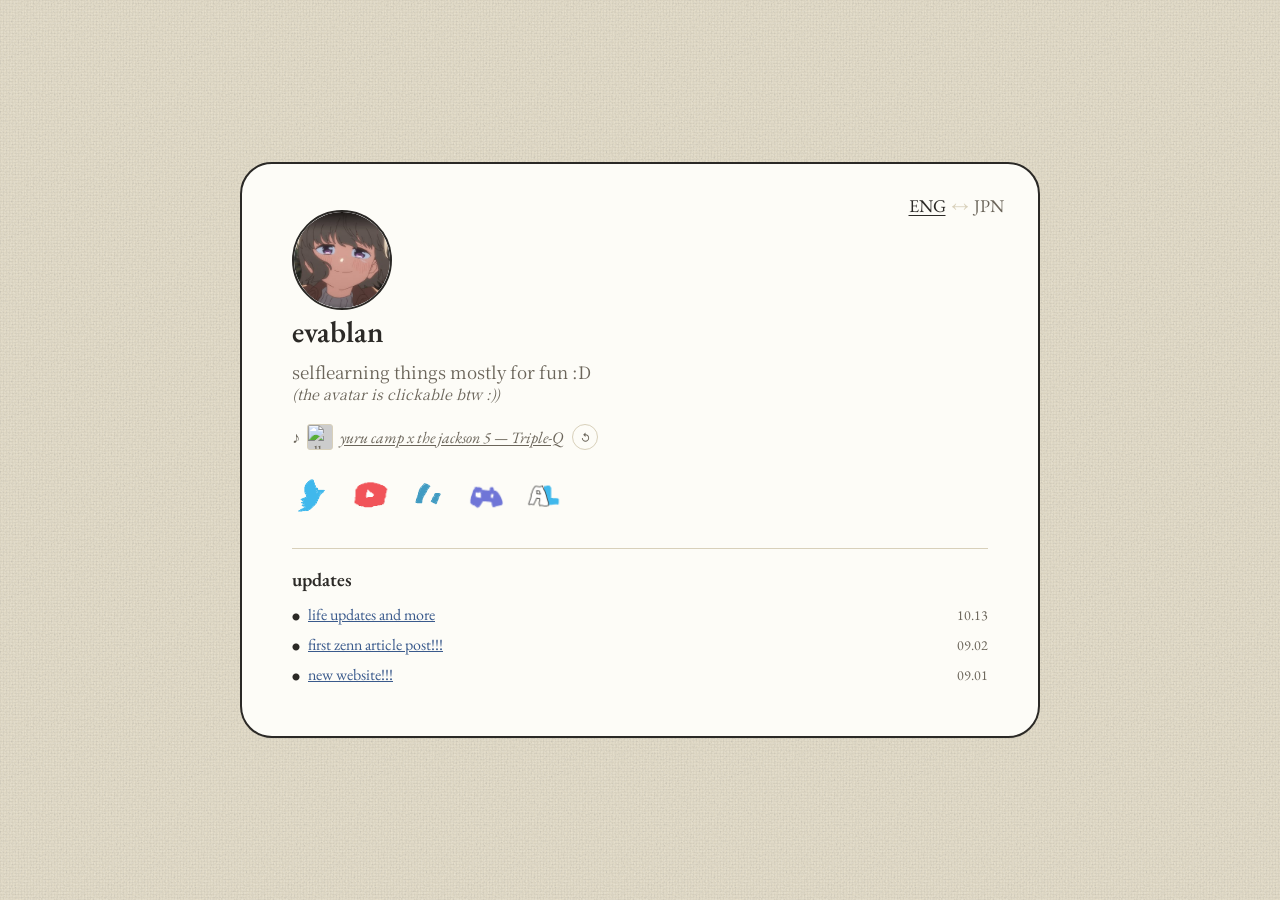
==== index.html @ 4df39677 "Update index.html" ====
<!DOCTYPE html>
<html lang="en" id="html-root">
<script video.js>
let isVideoLoading = false;

  function playAvatarVideo() {
    const video = document.getElementById('avatar-video');
    const spinner = document.getElementById('avatar-spinner');
    if (!video) return;

    // Prevent multiple clicks while video is playing or actively downloading
    if (!video.paused || isVideoLoading) return;

    // If video hasn't been loaded yet, download it on demand
    if (!video.src || video.src === window.location.href) {
      isVideoLoading = true;
      if (spinner) spinner.classList.add('loading');

      // Set src and initiate download
      video.src = video.getAttribute('data-src');
      video.load();

      // Play once enough data has downloaded
      const onReadyToPlay = () => {
        isVideoLoading = false;
        if (spinner) spinner.classList.remove('loading');
        startPlayback(video);
        video.removeEventListener('canplay', onReadyToPlay);
      };

      video.addEventListener('canplay', onReadyToPlay);
      return;
    }

    // If already loaded from a previous click, play immediately
    startPlayback(video);
  }

  function startPlayback(video) {
    video.muted = false;
    video.currentTime = 0;
    video.classList.add('playing');

    const playPromise = video.play();
    if (playPromise !== undefined) {
      playPromise.catch(err => {
        console.log('Playback error:', err);
        video.muted = true;
        video.play();
      });
    }

    video.onended = () => {
      video.classList.remove('playing');
    };
  }
</script>
<head>
  <link rel="icon" type="image/x-icon" href="./favicon.ico">
<meta charset="UTF-8">
<meta name="viewport" content="width=device-width, initial-scale=1.0">
<title>evablan</title>
<link rel="preconnect" href="https://fonts.googleapis.com">
<link href="https://fonts.googleapis.com/css2?family=EB+Garamond:ital,wght@0,400;0,600;1,400&family=Noto+Serif+JP:wght@400;600&display=swap" rel="stylesheet">
<link rel="stylesheet" href="style.css">
<style>
  :root{
    --bg: #e7dfc9;
    --card: #fdfcf7;
    --ink: #2b2926;
    --ink-soft: #6b655a;
    --line: #d8d0ba;
    --link: #3a5a8c;
    --card-border: #2b2926;
  }

  * { box-sizing: border-box; }

  html, body {
    margin: 0;
    padding: 0;
    min-height: 100%;
  }

  body {
    font-family: 'EB Garamond', Georgia, serif;
    color: var(--ink);
    background-color: var(--bg);
    background-image:
      linear-gradient(90deg, rgba(0,0,0,0.025) 1px, transparent 1px),
      linear-gradient(rgba(0,0,0,0.025) 1px, transparent 1px),
      url("data:image/svg+xml;utf8,<svg xmlns='http://www.w3.org/2000/svg' width='120' height='120'><filter id='n'><feTurbulence type='fractalNoise' baseFrequency='0.9' numOctaves='2' stitchTiles='stitch'/><feColorMatrix type='saturate' values='0'/></filter><rect width='100%25' height='100%25' filter='url(%23n)' opacity='0.35'/></svg>");
    background-size: 3px 3px, 3px 3px, 180px 180px;
    min-height: 100vh;
    display: flex;
    align-items: center;
    justify-content: center;
    padding: 40px 20px;
  }

  .card {
    position: relative;
    width: 100%;
    max-width: 800px;
    background: var(--card);
    border: 2px solid var(--card-border);
    border-radius: 32px;
    padding: 46px 50px 42px;
    box-shadow: 0 1px 0 rgba(0,0,0,0.04);
    overflow: hidden; 
  }

  .lang-switch {
    position: absolute;
    top: 30px;
    right: 34px;
    font-family: 'EB Garamond', serif;
    font-size: 18px;
    color: var(--ink-soft);
    letter-spacing: 0.5px;
  }
  .lang-switch button {
    background: none;
    border: none;
    font: inherit;
    color: var(--ink-soft);
    cursor: pointer;
    padding: 0;
  }
  .lang-switch button.active {
    color: var(--ink);
    text-decoration: underline;
    text-underline-offset: 3px;
  }
  .lang-switch .sep { margin: 0 5px; color: var(--line); }

  .header-row {
    display: flex;
    gap: 22px;
    align-items: flex-start;
    margin-top: 8px;
  }

  .avatar {
    width: 100px;
    height: 100px;
    border-radius: 50%;
    border: 2px solid var(--card-border);
    object-fit: cover;
    flex-shrink: 0;
    background: #eee;
  }

  .name-block {
    padding-top: 2px;
    min-width: 0; 
    flex: 1 1 auto;
  }

  .name {
    font-size: 30px;
    font-weight: 600;
    text-underline-offset: 4px;
    text-decoration-thickness: 1px;
    margin: 0 0 8px 0;
  }

  .intro {
    font-family: 'Noto Serif JP', 'EB Garamond', serif;
    font-size: 17px;
    color: var(--ink-soft);
    margin: 0 0 12px 0;
    line-height: 1.5;
    max-width: 36ch;
  }

  .song-line {
    display: flex;
    flex-wrap: wrap; 
    align-items: center;
    row-gap: 4px;
    gap: 7px;
    font-size: 16px;
    color: var(--ink-soft);
    font-family: 'EB Garamond', serif;
  }

  .song-line .note { font-size: 16px; }

  .album-art {
    width: 26px;
    height: 26px;
    border-radius: 3px;
    object-fit: cover;
    border: 1px solid var(--line);
    flex-shrink: 0;
  }

  .song-line #song-title {
    font-style: italic;
    color: var(--ink-soft);
    text-decoration: underline;
    text-underline-offset: 2px;
    min-width: 0;
    overflow-wrap: anywhere; 
  }
  .song-line #song-title:hover {
    color: var(--link);
  }

  .reroll-btn {
    background: none;
    border: 1px solid var(--line);
    border-radius: 50px;
    width: 26px;
    height: 26px;
    font-size: 14px;
    line-height: 1;
    color: var(--ink-soft);
    cursor: pointer;
    display: inline-flex;
    align-items: center;
    justify-content: center;
    padding: 0;
    margin-left: 2px;
    flex-shrink: 0;
    transition: transform 0.25s ease, background 0.15s ease;
  }
  .reroll-btn:hover { background: var(--line); }
  .reroll-btn.spin { transform: rotate(180deg); }

  /* socials */
  .socials {
    display: flex;
    flex-wrap: wrap;
    gap: 18px;
    margin: 26px 0 32px 0;
  }
  .socials a {
    display: inline-flex;
    width: 40px;
    height: 40px;
    opacity: 0.75;
    transition: opacity 0.15s ease;
  }
  .socials a:hover { opacity: 1; }
  .socials img {
    width: 100%;
    height: 100%;
    object-fit: contain;
  }

  hr.divider {
    border: none;
    border-top: 1px solid var(--line);
    margin: 0 0 18px 0;
  }

  /* updates */
  .updates h2 {
    font-size: 19px;
    font-weight: 600;
    margin: 0 0 12px 0;
    text-underline-offset: 3px;
  }

  .updates ul {
    list-style: none;
    margin: 0;
    padding: 0;
  }

.updates li {
  font-family: 'EB Garamond', 'Noto Serif JP', serif; 
  font-size: 16px;
  display: flex;
  flex-wrap: wrap;
  align-items: baseline;
  gap: 8px;
  margin-bottom: 9px;
  color: var(--ink);
}

  .updates li .dot {
    font-size: 8px;
    color: var(--ink);
    flex-shrink: 0;
  }

  .updates li a {
    color: var(--link);
    text-decoration: underline;
  }

  .updates li .date {
    color: var(--ink-soft);
    font-size: 14px;
    margin-left: auto;
    white-space: nowrap;
    padding-left: 8px;
  }

  [data-i18n], [data-i18n-html] { }
  html[lang="ja"] [data-en-only] { display: none; }
  html[lang="en"] [data-ja-only] { display: none; }

  @media (max-width: 480px) {
    body { padding: 28px 14px; }

    .card { padding: 34px 24px 30px; }

    .lang-switch {
      position: static;
      display: flex;
      justify-content: center;
      margin-bottom: 20px;
    }

    .header-row {
      flex-direction: column;
      align-items: center;
      text-align: center;
      gap: 14px;
    }

    .name-block { width: 100%; }

    .intro { margin-left: auto; margin-right: auto; }

    .song-line { justify-content: center; }
    .socials { justify-content: center; }

    .updates li { justify-content: center; text-align: left; }
    .updates li .date { margin-left: 0; }
  }
</style>
</head>
<body>

  <main class="card">
    <div class="lang-switch">
      <button id="btn-en" class="active" onclick="setLang('en')">ENG</button><span class="sep">&#8596;</span><button id="btn-ja" onclick="setLang('ja')">JPN</button>
    </div>

    <div class="avatar-container" onclick="playAvatarVideo()">
      <img class="avatar" src="avatar.png" alt="profile photo" onerror="this.style.background='#e0dac6'">
      <img id="avatar-spinner" class="avatar-spinner" src="spinner.gif" alt="loading...">
      <video id="avatar-video" data-src="sabishikunaiyo.mp4" playsinline preload="none" muted></video>
    </div>
      <div class="name-block">
        <p class="name">evablan</p>
        <p class="intro">
          <span data-en-only>selflearning things mostly for fun :D<br><i><sup>(the avatar is clickable btw :))</sup></i></span>
          <span data-ja-only>パソコンの自己学習が好きです〜<br><sup>(あとプロフィール画像くりっくできるよっ！)</sup></span>
        </p>
        <div class="song-line">
          <span class="note custom-note">&#9834;</span>
          <img id="album-cover" class="album-art" src="" alt="album cover" onerror="this.style.background='#ccc'">
          <a id="song-title" href="#" target="_blank" rel="noopener"></a>
          <button class="reroll-btn" id="reroll" title="reroll song" onclick="rerollSong()">
  <svg viewBox="0 0 24 24">
    <path d="M12 5V1L7 6l5 5V7c3.31 0 6 2.69 6 6s-2.69 6-6 6-6-2.69-6-6H4c0 4.42 3.58 8 8 8s8-3.58 8-8-3.58-8-8-8z"/>
  </svg>
</button>
        </div>
      </div>
    </div>

    <div class="socials">
      <a href="https://twitter.com/aveblaney" title="twitter" target="_blank" rel="noopener">
        <img src="icons/twitter.png" alt="twitter">
      </a>
      <a href="https://youtube.com/@aveblaney" title="youtube" target="_blank" rel="noopener">
        <img src="icons/youtube.png" alt="youtube">
      </a>
      <a href="https://zenn.dev/evablan" title="zenn.dev" target="_blank" rel="noopener">
        <img src="icons/zenn.png" alt="zenn.dev">
      </a>
      <a href="https://discord.com/users/1032150401220354098" title="discord" target="_blank" rel="noopener">
        <img src="icons/discord.png" alt="discord">
      </a>
      <a href="https://anilist.co/user/evablan/" title="anilist" target="_blank" rel="noopener">
        <img src="icons/anilist.png" alt="anilist">
      </a>
    </div>

    <hr class="divider">

    <div class="updates">
      <h2><span data-en-only>updates</span><span data-ja-only>updates</span></h2>
      <ul id="updates-list">
        <li><span class="dot">&#9679;</span> <a href="updates/20261012.html"><span data-en-only>life updates and more</span><span data-ja-only>なんか、最近異常にやさしさに恵まれてる件</span></a> <span class="date">10.13</span></li>
        <li><span class="dot">&#9679;</span> <a href="updates/zenn0902.html"><span data-en-only>first zenn article post!!!</span><span data-ja-only>zenn初投稿！</span></a> <span class="date">09.02</span></li>
        <li><span class="dot">&#9679;</span> <a href="updates/newpage.html"><span data-en-only>new website!!!</span><span data-ja-only>new website!!!</span></a> <span class="date">09.01</span></li>
      </ul>
    </div>
  </main>

<script>
  function setLang(lang) {
    document.getElementById('html-root').setAttribute('lang', lang);
    document.getElementById('btn-en').classList.toggle('active', lang === 'en');
    document.getElementById('btn-ja').classList.toggle('active', lang === 'ja');
  }
/* "{ title: "", artist: "", cover: "", link: "" }," */
  const songs = [
    { title: "scribbles", artist: "bad narrator", cover: "https://f4.bcbits.com/img/a2937793101_2.jpg", link: "https://soundcloud.com/artbyform/bad-narrator-scribbles" },
    { title: "⭐Anew", artist: "Viznode", cover: "https://f4.bcbits.com/img/a2937793101_2.jpg", link: "https://soundcloud.com/artbyform/viznode-anew" },
    { title: "iPod Touch (Madeon Remix)", artist: "Ninajirachi", cover: "https://f4.bcbits.com/img/a1078894923_2.jpg", link: "https://www.youtube.com/watch?v=HU1EdQKQV3M" },
    { title: "夏、バス停、君を待つ", artist: "ヨルシカ", cover: "https://m.media-amazon.com/images/I/71F8u8EyVNL.jpg", link: "https://open.spotify.com/track/2JpShP9hy9ZsuHTAG64EH2" },
    { title: "lifeline", artist: "kosu, Jonah Why", cover: "https://i1.sndcdn.com/artworks-ae2qi5ysETzEM618-4K93tQ-t500x500.png", link: "https://www.youtube.com/watch?v=wZCQX4MyMn8" },
    { title: "⭐look for me_chapter133", artist: "harufu", cover: "https://i1.sndcdn.com/artworks-4fK2KelCN0ucihtz-Qh3aNw-t500x500.jpg", link:"https://soundcloud.com/novelchapters/look-for-me_chapter133"},
    { title: "⭐IF U HAVE TO!", artist: "lillybug", cover: "https://f4.bcbits.com/img/a2937793101_2.jpg", link:"https://soundcloud.com/artbyform/lillybug-if-u-have-to"},
    { title: "violet.", artist: "kosu.", cover: "https://i1.sndcdn.com/artworks-00X3hKZtSUjBHrcz-dRZRxA-t500x500.jpg", link:"https://www.youtube.com/watch?v=Fh5y20CIt2s"},
    { title: "モニタリング (ariiol remix)", artist: "DECO*27", cover: "https://i1.sndcdn.com/artworks-9SZ4Dj5rJPsfnQFJ-OIEwlw-t500x500.png", link:"https://www.youtube.com/watch?v=H7ouXbE1Znc"},
    { title: "we overslept and made this garage", artist: "Koiflower, Bangler", cover: "https://f4.bcbits.com/img/a2937793101_2.jpg", link:"https://soundcloud.com/artbyform/koiflower-bangler-we-overslept"},
    { title: "⭐Hope", artist: "Glitchless", cover: "https://i1.sndcdn.com/artworks-t2qg3z6KVKbYqIv5-QNNn0A-t500x500.png", link:"https://soundcloud.com/artbyform/glitchless-hope"},
    { title: "⭐breakfast", artist: "Mrs. GREEN APPLE", cover: "https://t2.genius.com/unsafe/344x344/https%3A%2F%2Fimages.genius.com%2F1922d5bc8cd6295da0a1efe487f28b78.1000x1000x1.png", link:"https://www.youtube.com/watch?v=uqlQQqvALz0"},
    { title: "謎謎", artist: "RADWIMPS", cover: "https://yt3.googleusercontent.com/Ha828VXNvRumIKTAtnlOOv_CAo4-9fJexzaABUI0DXMmj8GJmWWlnRVq_8OZjvr3gfeIPrc8xrybG5nP2A", link:"https://www.youtube.com/watch?v=2NzfQ8Pq1X4"},
    { title: "有心論", artist: "RADWIMPS", cover: "https://yt3.googleusercontent.com/DB5Dv3Aqw_qdQ2dLotQxle5cV8Rej34u3ThBxHQNbNzID473LEuOxHm78OFY5Un2ZWm29wFnW_izyKoN", link:"https://www.youtube.com/watch?v=c2y8Ba3WwPY"},
    { title: "芽吹くとき", artist: "yonige", cover: "https://yt3.googleusercontent.com/VOLyfgVvGuUjv0AWYokfpZxK7ioQTWBGwe3cTe6IIzJri3YiF_OcQ64X0fQiRsMGgD-iGeEbtLuSw5wU", link:"https://www.youtube.com/watch?v=e3YbPn7E1ko"},
    { title: "⭐しがないふたり(re-arrange ver.)", artist: "yonige", cover: "https://yt3.googleusercontent.com/VOLyfgVvGuUjv0AWYokfpZxK7ioQTWBGwe3cTe6IIzJri3YiF_OcQ64X0fQiRsMGgD-iGeEbtLuSw5wU", link:"https://www.youtube.com/watch?v=ZQlvPX1wLtk"},
    { title: "Aperture [NCS Release]", artist: "Unison", cover:"https://linkstorage.linkfire.com/medialinks/images/121572a1-7db8-443b-93ff-027079c62c4b/artwork-440x440.jpg", link:"https://youtu.be/8VDjPYcL-oU"},
    { title: "Find A Way Out [NCS Release]", artist: "Aeden, Harley Bird", cover:"https://encrypted-tbn0.gstatic.com/images?q=tbn:ANd9GcQKROkF3KlEDCMi9LZ9s-MNfnoLJm0A5FaoBEs1nRmp73XZTBNK5E5kbO4D&s=10", link:"https://youtu.be/Pk0VrERe9p8"},
    { title: "Flutter [NCS Release]", artist: "Diamond Eyes", cover: "https://encrypted-tbn0.gstatic.com/images?q=tbn:ANd9GcTrvlKpGbHUvfsX7ioM20h-qy8lKYGYZjuQpQHjMdPIkkuZO6OxQkvTpZg&s=10", link: "https://youtu.be/lEHM9HZf0IA"},
    { title: "Dreams [NCS Release]", artist: "Lost Sky", cover: "https://ncsmusic.s3.eu-west-1.amazonaws.com/tracks/000/000/516/1000x0/dreams-1586955318-Ar0HjTDfCI.jpg", link: "https://youtu.be/SHFTHDncw0g"},
    { title: "main actor", artist: "美波", cover: "https://m.media-amazon.com/images/I/51gCWtzyWyL.jpg", link: "https://www.youtube.com/watch?v=jb4ybTQwcdw" },
    { title: "セプテンバーさん", artist: "RADWIMPS", cover: "https://m.media-amazon.com/images/I/61QaOOg7JEL.jpg", link: "https://www.youtube.com/watch?v=GNYdh5k2VDk" },
    { title: "progressive house wip", artist: "lunaa", cover: "https://i1.sndcdn.com/artworks-OBTsiyyQJymb0btr-Hhzi5Q-t500x500.png", link: "https://soundcloud.com/itlunaa/progressive-house-wip" },
    { title: "garage2", artist: "kou", cover: "https://i1.sndcdn.com/avatars-NJML8yRpmH0KNgyU-KHWMkQ-t500x500.jpg", link: "https://soundcloud.com/kou49/garage2-1" },
    { title: "⭐ふたりごと (一生に一度のワープVer.)", artist: "RADWIMPS", cover: "https://yt3.googleusercontent.com/DB5Dv3Aqw_qdQ2dLotQxle5cV8Rej34u3ThBxHQNbNzID473LEuOxHm78OFY5Un2ZWm29wFnW_izyKoN", link: "https://www.youtube.com/watch?v=7i4YCZms_mg" },
    { title: "me me she", artist: "RADWIMPS", cover: "https://yt3.googleusercontent.com/DB5Dv3Aqw_qdQ2dLotQxle5cV8Rej34u3ThBxHQNbNzID473LEuOxHm78OFY5Un2ZWm29wFnW_izyKoN", link: "https://www.youtube.com/watch?v=wvvItrHEfRA" },
    { title: "夢番地", artist: "RADWIMPS", cover: "https://yt3.googleusercontent.com/DB5Dv3Aqw_qdQ2dLotQxle5cV8Rej34u3ThBxHQNbNzID473LEuOxHm78OFY5Un2ZWm29wFnW_izyKoN", link: "https://www.youtube.com/watch?v=Y1a8idxGGHA" },
    { title: "One man live", artist: "RADWIMPS", cover: "https://yt3.googleusercontent.com/Ha828VXNvRumIKTAtnlOOv_CAo4-9fJexzaABUI0DXMmj8GJmWWlnRVq_8OZjvr3gfeIPrc8xrybG5nP2A", link: "https://www.youtube.com/watch?v=-rCYAeN7orA" },
    { title: "37458", artist: "RADWIMPS", cover: "https://yt3.googleusercontent.com/Ha828VXNvRumIKTAtnlOOv_CAo4-9fJexzaABUI0DXMmj8GJmWWlnRVq_8OZjvr3gfeIPrc8xrybG5nP2A", link: "https://www.youtube.com/watch?v=HuDb7LoD74E" },
    { title: "光", artist: "RADWIMPS", cover: "https://m.media-amazon.com/images/I/61a0RIyPPBL._UF894,1000_QL80_.jpg", link: "https://www.youtube.com/watch?v=WuU6C8oXzIA" },
    { title: "記号として", artist: "RADWIMPS", cover: "https://m.media-amazon.com/images/I/61a0RIyPPBL._UF894,1000_QL80_.jpg", link: "https://www.youtube.com/watch?v=bZqQttJnj-U" },
    { title: "⭐'I' Novel", artist: "RADWIMPS", cover: "https://m.media-amazon.com/images/I/61a0RIyPPBL._UF894,1000_QL80_.jpg", link: "https://www.youtube.com/watch?v=H8Kt925tvyw" },
    { title: "螢", artist: "RADWIMPS", cover: "https://m.media-amazon.com/images/I/61QaOOg7JEL.jpg", link: "https://www.youtube.com/watch?v=429UuB3Y6_E" },
    { title: "π", artist: "RADWIMPS", cover: "https://src-radwimps.s3.ap-northeast-1.amazonaws.com/wp-content/uploads/2011/03/14141413/jk_zz-1.jpg", link: "https://www.youtube.com/watch?v=lDS6YnthJk0" },
    { title: "⭐スターライトパレード", artist: "SEKAI NO OWARI", cover: "https://encrypted-tbn0.gstatic.com/images?q=tbn:ANd9GcR2QUDmS3sQAzypPIBOzLiRCjz69f9UrlXOu7fLneRlXfazjxjr4ALRsj0&s=10", link: "https://www.youtube.com/watch?v=CJbI-5kkkqc" },
    { title: "moment", artist: "vierre cloud", cover: "https://i.scdn.co/image/ab67616d0000b273624db3b4894e5a32e3c0206a", link: "https://www.youtube.com/watch?v=1QMG2QjsjdA" },
    { title: "⭐ミュージック", artist: "サカナクション", cover: "https://www.jvcmusic.co.jp/sp/img/jackets/VICL-63999.jpg", link: "https://www.youtube.com/watch?v=z2TNnnQbGJs" },
    { title: "Aoi", artist: "サカナクション", cover: "https://www.jvcmusic.co.jp/sp/img/jackets/VICL-63999.jpg", link: "https://www.youtube.com/watch?v=65Ah1Yj59zA" },
    { title: "ボイル", artist: "サカナクション", cover: "https://www.jvcmusic.co.jp/sp/img/jackets/VICL-63999.jpg", link: "https://www.youtube.com/watch?v=byRfJ8p4c6c" },
    { title: "映画", artist: "サカナクション", cover: "https://www.jvcmusic.co.jp/sp/img/jackets/VICL-63999.jpg", link: "https://www.youtube.com/watch?v=mxhKqeRTz5Q" },
    { title: "ストラクチャー", artist: "サカナクション", cover: "https://www.jvcmusic.co.jp/sp/img/jackets/VICL-63999.jpg", link: "https://www.youtube.com/watch?v=OlvMy6TiNzQ" },
    { title: "朝の歌", artist: "サカナクション", cover: "https://www.jvcmusic.co.jp/sp/img/jackets/VICL-63999.jpg", link: "https://www.youtube.com/watch?v=QXGhTwsMQYM" },
    { title: "Quaoar", artist: "かめりあ", cover: "https://f4.bcbits.com/img/a3333385318_2.jpg", link: "https://www.youtube.com/watch?v=yjQmZBvi3WE" },
    { title: "⭐ナハトムジーク", artist: "Mrs. GREEN APPLE", cover: "https://aop-emtg-jp.s3.amazonaws.com/prod/public/mga/contents/information/54b9c0b206aa171fdf1bfbeb2364c9de.jpeg", link: "https://www.youtube.com/watch?v=Dsylo684yWA" },
    { title: "yuru camp x the jackson 5", artist: "Triple-Q", cover: "https://i.ytimg.com/vi/GMTaPgnSVu0/maxresdefault.jpg", link: "https://www.youtube.com/watch?v=GMTaPgnSVu0" },
    { title: "⭐petal", artist: "kou", cover: "https://cf.mora.jp/contents/package/0000/00000175/0025/333/227/0025333227.200.jpg", link: "https://www.youtube.com/watch?v=NfyDbwQw5Sg" },
    { title: "Happi", artist: "Mangoo, bby ivy", cover: "https://ncsmusic.s3.eu-west-1.amazonaws.com/tracks/000/000/793/1000x0/happi-1597410025-yoEZsvmqzg.jpg", link: "https://www.youtube.com/watch?v=gQjAEbWZEgU" },
    { title: "Tamaki", artist: "RADWIMPS", cover: "https://i2.wp.com/i.postimg.cc/nzgd5CgJ/22-UM1-IM15510-rgb.jpg?ssl=1", link: "https://www.youtube.com/watch?v=4rC6_P-YQ9E" },
    { title: "すずめの涙", artist: "RADWIMPS", cover: "https://i2.wp.com/i.postimg.cc/nzgd5CgJ/22-UM1-IM15510-rgb.jpg?ssl=1", link: "https://www.youtube.com/watch?v=FxK6QRNsc3Q" },
    { title: "Our Lives Past [NCS Release]", artist: "Phantom Sage", cover: "https://encrypted-tbn0.gstatic.com/images?q=tbn:ANd9GcT-VvoKIoz2qb3wzg0TeYwAqznwXicB2A-8l6MQxr25GJmkwixuf36CLsbr&s=10", link: "https://www.youtube.com/watch?v=5-vMcPR7Bws" },
    { title: "One More Time", artist: "Daft Punk", cover: "https://i.ytimg.com/vi/WYhv-hR6Q2U/maxresdefault.jpg", link: "https://www.youtube.com/watch?v=FGBhQbmPwH8&pp=ygUXRGFmdCBQdW5rIG9uZSBtb3JlIHRpbWU%3D" },
    { title: "⭐Idols (EDM Mashup)", artist: "Virtual Riot", cover: "https://images.genius.com/1df7273c6ce03b96f613011c6af01321.500x500x1.jpg", link: "https://www.youtube.com/watch?v=vZyenjZseXA" },
    { title: "⭐Pop Culture (live mashup)", artist: "Madeon", cover: "https://i.ytimg.com/vi/lTx3G6h2xyA/mqdefault.jpg", link: "https://www.youtube.com/watch?v=lTx3G6h2xyA" },
    { title: "⭐⭐⭐⭐⭐⭐⭐⭐Lifelike", artist: "Porter Robinson", cover: "https://encrypted-tbn0.gstatic.com/images?q=tbn:ANd9GcRWQzFDaGTxOjw62npAqv9gL3qxIcy2jGA-_3Y39XLTh_-VxGJmOglI4uHy&s=10", link: "https://www.youtube.com/watch?v=ijmUdI_c-fk" },
    { title: "unequivocal_chapter497", artist: "arcane repentance, Viznode", cover: "https://i1.sndcdn.com/artworks-GV8lvaz2jA1kDXoZ-ZrGlTg-t500x500.png", link: "https://soundcloud.com/novelchapters/unequivocal" },
    { title: "Fall To Light [NCS Release]", artist: "Laszlo", cover: "https://i1.sndcdn.com/artworks-000071024252-q234js-t500x500.jpg", link: "https://www.youtube.com/watch?v=Lq2UrnDsI_s" },
    { title: "SUNNY", artist: "Snail's House", cover: "https://f4.bcbits.com/img/a3944782767_2.jpg", link: "https://www.youtube.com/watch?v=OjVU05QDfLI" },
    { title: "SHINY DAYS", artist: "亜咲花", cover: "https://asaka1007.jp/common/img/discography/ussw-0070.jpg", link: "https://www.youtube.com/watch?v=0me_7B2rRIE" },
    { title: "passport", artist: "Sean Pitaro, doug suh", cover: "https://m.media-amazon.com/images/I/81vaHRNSRWL.jpg", link: "https://www.youtube.com/watch?v=Op10ILDgySw" },
    { title: "Wall", artist: "Good Kid", cover:"https://f4.bcbits.com/img/a1286453401_2.jpg", link:"https://www.youtube.com/watch?v=HG8WEN3SKVk"},
    { title: "命ばっかり（Eve cover）", artist: "ぬゆり", cover:"https://yt3.googleusercontent.com/vZx2xlyaN3JtbnZXSu51NQWLn8cOKSb_2ptQa7vHLk9Rf7QXptOrqWINMb88L04NUKb0qA1mz4uJupvf", link:"https://www.youtube.com/watch?v=5CjA4W6BJeU"}
  ];
  let lastIndex = -1;

// Create a copy pool from the main array
  let remainingSongs = [...songs];

  function rerollSong() {
    const btn = document.getElementById('reroll');
    btn.classList.add('spin');
    setTimeout(() => btn.classList.remove('spin'), 300);

    const songLink = document.getElementById('song-title');
    const coverImg = document.getElementById('album-cover');
    const note = document.querySelector('.song-line .note');

    // Check if all songs have been displayed
    if (remainingSongs.length === 0) {
      songLink.textContent = "you found all of them :)";
      songLink.removeAttribute('href');
      songLink.style.textDecoration = 'none';
      coverImg.style.display = 'none';
      if (note) note.style.display = 'none';
      
      btn.disabled = true;
      btn.style.opacity = '0.5';
      btn.style.cursor = 'default';
      return;
    }

    // Pick a random song from remaining pool and remove it
    const randomIndex = Math.floor(Math.random() * remainingSongs.length);
    const song = remainingSongs.splice(randomIndex, 1)[0];

    // Update song details
    songLink.textContent = `${song.title} — ${song.artist}`;
    songLink.href = song.link;
    songLink.style.textDecoration = 'underline';
    coverImg.style.display = 'inline-block';
    coverImg.src = song.cover;
    if (note) note.style.display = 'inline';
  }
  rerollSong();
</script>

</body>
</html>
---- style.css ----
:root {
  --bg: #e7dfc9;
  --card: #fdfcf7;
  --ink: #2b2926;
  --ink-soft: #6b655a;
  --line: #d8d0ba;
  --link: #3a5a8c;
  --card-border: #2b2926;
}

* { 
  box-sizing: border-box; 
}

html, body {
  margin: 0;
  padding: 0;
  min-height: 100%;
}

body {
  font-family: 'EB Garamond', Georgia, serif;
  color: var(--ink);
  background-color: var(--bg);
  background-image:
    linear-gradient(90deg, rgba(0,0,0,0.025) 1px, transparent 1px),
    linear-gradient(rgba(0,0,0,0.025) 1px, transparent 1px),
    url("data:image/svg+xml;utf8,<svg xmlns='http://www.w3.org/2000/svg' width='120' height='120'><filter id='n'><feTurbulence type='fractalNoise' baseFrequency='0.9' numOctaves='2' stitchTiles='stitch'/><feColorMatrix type='saturate' values='0'/></filter><rect width='100%25' height='100%25' filter='url(%23n)' opacity='0.35'/></svg>");
  background-size: 3px 3px, 3px 3px, 180px 180px;
  min-height: 100vh;
  display: flex;
  align-items: center;
  justify-content: center;
  padding: 40px 20px;
}

/* Card Container */
.card {
  position: relative;
  width: 100%;
  max-width: 800px;
  background: var(--card);
  border: 2px solid var(--card-border);
  border-radius: 32px;
  padding: 46px 50px 42px;
  box-shadow: 0 1px 0 rgba(0,0,0,0.04);
  overflow: hidden; 
}

/* Language Switcher */
.lang-switch {
  position: absolute;
  top: 30px;
  right: 34px;
  font-family: 'EB Garamond', serif;
  font-size: 18px;
  color: var(--ink-soft);
  letter-spacing: 0.5px;
}

.lang-switch button {
  background: none;
  border: none;
  font: inherit;
  color: var(--ink-soft);
  cursor: pointer;
  padding: 0;
}

.lang-switch button.active {
  color: var(--ink);
  text-decoration: underline;
  text-underline-offset: 3px;
}

.lang-switch .sep { 
  margin: 0 5px; 
  color: var(--line); 
}

/* Profile Header Row */
.header-row {
  display: flex;
  gap: 22px;
  align-items: flex-start;
  margin-top: 8px;
}

/* Interactive Avatar Media Box */
.avatar-container {
  position: relative;
  width: 100px;
  height: 100px;
  border-radius: 50%;
  border: 2px solid var(--card-border);
  overflow: hidden;
  cursor: pointer;
  flex-shrink: 0;
  background: #eee;
}

.avatar-container .avatar,
.avatar-container video {
  position: absolute;
  top: 0;
  left: 0;
  width: 100%;
  height: 100%;
  object-fit: cover;
  border: none;
  border-radius: 50%;
  margin: 0;
}

.avatar-container .avatar {
  z-index: 1;
}

#avatar-video {
  z-index: 2;
  opacity: 0;
  pointer-events: none;
  transition: opacity 0.4s ease;
}

#avatar-video.playing {
  opacity: 1;
  pointer-events: none; 
}

.avatar-spinner {
  position: absolute;
  top: 50%;
  left: 50%;
  transform: translate(-50%, -50%);
  width: 28px;
  height: 28px;
  z-index: 3;
  opacity: 0;
  pointer-events: none;
  transition: opacity 0.3s ease;
}

.avatar-spinner.loading {
  opacity: 1;
}

/* Name & Intro Block */
.name-block {
  padding-top: 2px;
  min-width: 0; 
  flex: 1 1 auto;
}

.name {
  font-size: 30px;
  font-weight: 600;
  text-underline-offset: 4px;
  text-decoration-thickness: 1px;
  margin: 0 0 8px 0;
}

.intro {
  font-family: 'EB Garamond', 'Noto Serif JP', serif; 
  font-size: 14px;
  color: var(--ink-soft);
  margin: 0 0 10px 0;
  line-height: 1.5;
  max-width: 36ch;
}

/* Song Line Section */
.song-line {
  display: flex;
  flex-wrap: wrap; 
  align-items: center;
  row-gap: 4px;
  gap: 7px;
  font-size: 16px;
  color: var(--ink-soft);
  font-family: 'EB Garamond', serif;
}

.song-line .custom-note {
  font-family: 'EB Garamond', Georgia, serif !important;
}

.album-art {
  width: 26px;
  height: 26px;
  border-radius: 3px;
  object-fit: cover;
  border: 1px solid var(--line);
  flex-shrink: 0;
}

.song-line #song-title {
  font-style: italic;
  color: var(--ink-soft);
  text-decoration: underline;
  text-underline-offset: 2px;
  min-width: 0;
  overflow-wrap: anywhere; 
}

.song-line #song-title:hover {
  color: var(--link);
}

.reroll-btn {
  background: none;
  border: 1px solid var(--line);
  border-radius: 50px;
  width: 20px;
  height: 20px;
  color: var(--ink-soft);
  cursor: pointer;
  display: inline-flex;
  align-items: center;
  justify-content: center;
  padding: 0;
  margin-left: 2px;
  font-family: 'EB Garamond', sans-serif; 
  transition: transform 0.25s ease, background 0.15s ease;
}

.reroll-btn:hover { 
  background: var(--line); 
}

.reroll-btn.spin { 
  transform: rotate(180deg); 
}

.reroll-btn svg {
  width: 11px;
  height: 11px;
  fill: currentColor;
}

/* Social Links */
.socials {
  display: flex;
  flex-wrap: wrap;
  gap: 18px;
  margin: 26px 0 32px 0;
}

.socials a {
  display: inline-flex;
  width: 40px;
  height: 40px;
  opacity: 0.75;
  transition: opacity 0.15s ease;
}

.socials a:hover { 
  opacity: 1; 
}

.socials img {
  width: 100%;
  height: 100%;
  object-fit: contain;
}

hr.divider {
  border: none;
  border-top: 1px solid var(--line);
  margin: 0 0 18px 0;
}

/* Updates Section */
.updates h2 {
  font-size: 19px;
  font-weight: 600;
  margin: 0 0 12px 0;
  text-underline-offset: 3px;
}

.updates ul {
  list-style: none;
  margin: 0;
  padding: 0;
}

.updates li {
  font-family: 'EB Garamond', 'Noto Serif JP', serif; 
  font-size: 16px;
  display: flex;
  flex-wrap: wrap;
  align-items: baseline;
  gap: 8px;
  margin-bottom: 9px;
  color: var(--ink);
}

.updates li .dot {
  font-size: 8px;
  color: var(--ink);
  flex-shrink: 0;
}

.updates li a {
  color: var(--link);
  text-decoration: underline;
}

.updates li .date {
  color: var(--ink-soft);
  font-size: 14px;
  margin-left: auto;
  white-space: nowrap;
  padding-left: 8px;
}

html[lang="ja"] [data-en-only] { display: none; }
html[lang="en"] [data-ja-only] { display: none; }

/* Mobile Only Adjustments */
@media (max-width: 480px) {
  body { 
    padding: 28px 14px; 
  }

  .card { 
    padding: 34px 24px 30px; 
  }

  .lang-switch {
    position: static;
    display: flex;
    justify-content: center;
    margin-bottom: 20px;
  }

  .header-row {
    flex-direction: column;
    align-items: center;
    text-align: center;
    gap: 14px;
  }

  .avatar-container {
    margin: 0 auto;
  }

  .name-block { 
    width: 100%; 
    text-align: center;
  }

  .intro { 
    margin-left: auto; 
    margin-right: auto; 
    text-align: center;
  }

  .song-line { 
    justify-content: center; 
  }

  .socials { 
    justify-content: center; 
  }

  /* Keeps updates left-aligned on mobile */
  .updates h2 { 
    text-align: center; 
  }

  .updates li { 
    justify-content: flex-start; 
    text-align: left; 
  }

  .updates li .date { 
    margin-left: auto; 
  }
}
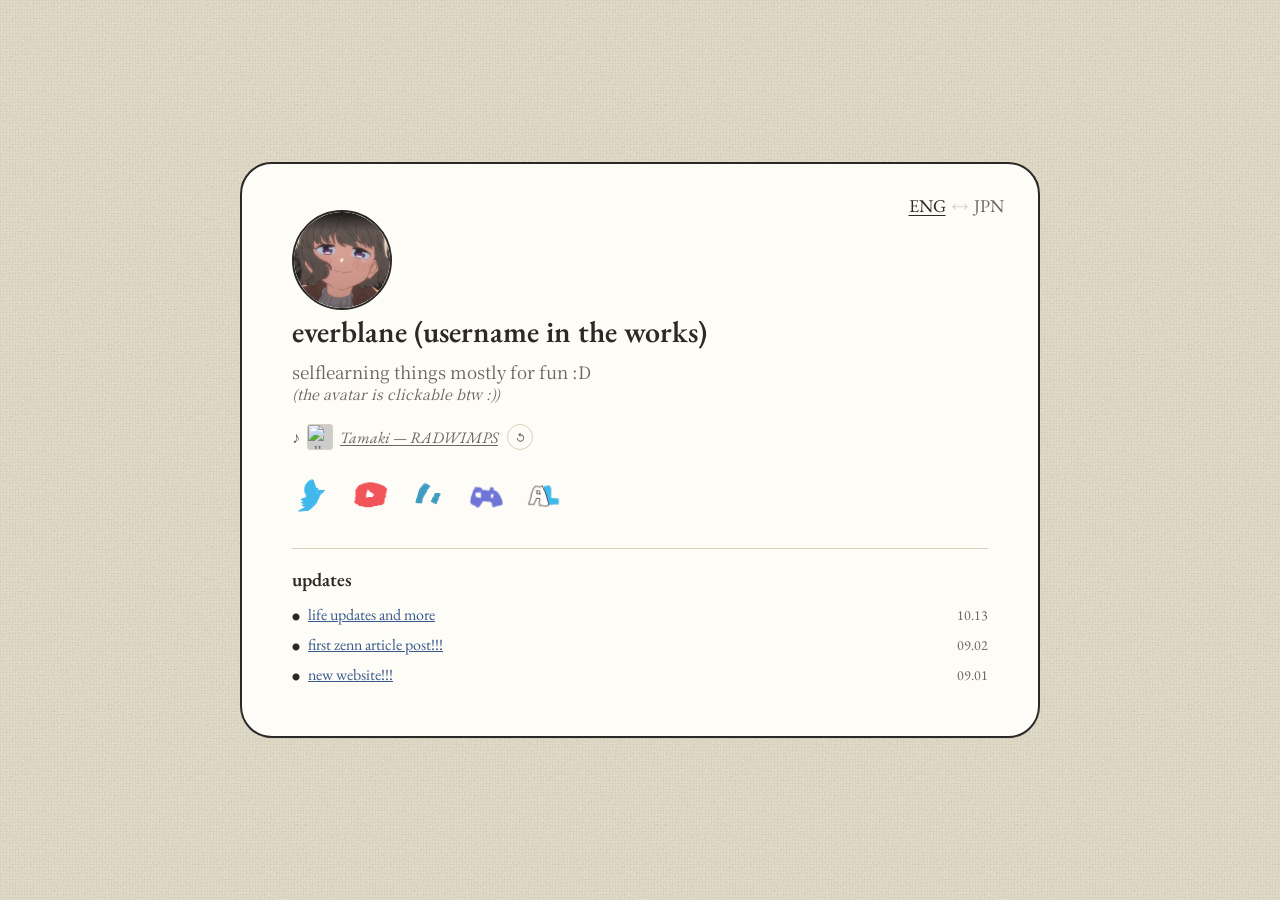
==== commit f25e951e: "Update index.html" ====
--- a/index.html
+++ b/index.html
@@ -348,7 +348,7 @@
       <video id="avatar-video" data-src="sabishikunaiyo.mp4" playsinline preload="none" muted></video>
     </div>
       <div class="name-block">
-        <p class="name">evablan</p>
+        <p class="name">everblane (username in the works)</p>
         <p class="intro">
           <span data-en-only>selflearning things mostly for fun :D<br><i><sup>(the avatar is clickable btw :))</sup></i></span>
           <span data-ja-only>パソコンの自己学習が好きです〜<br><sup>(あとプロフィール画像くりっくできるよっ！)</sup></span>
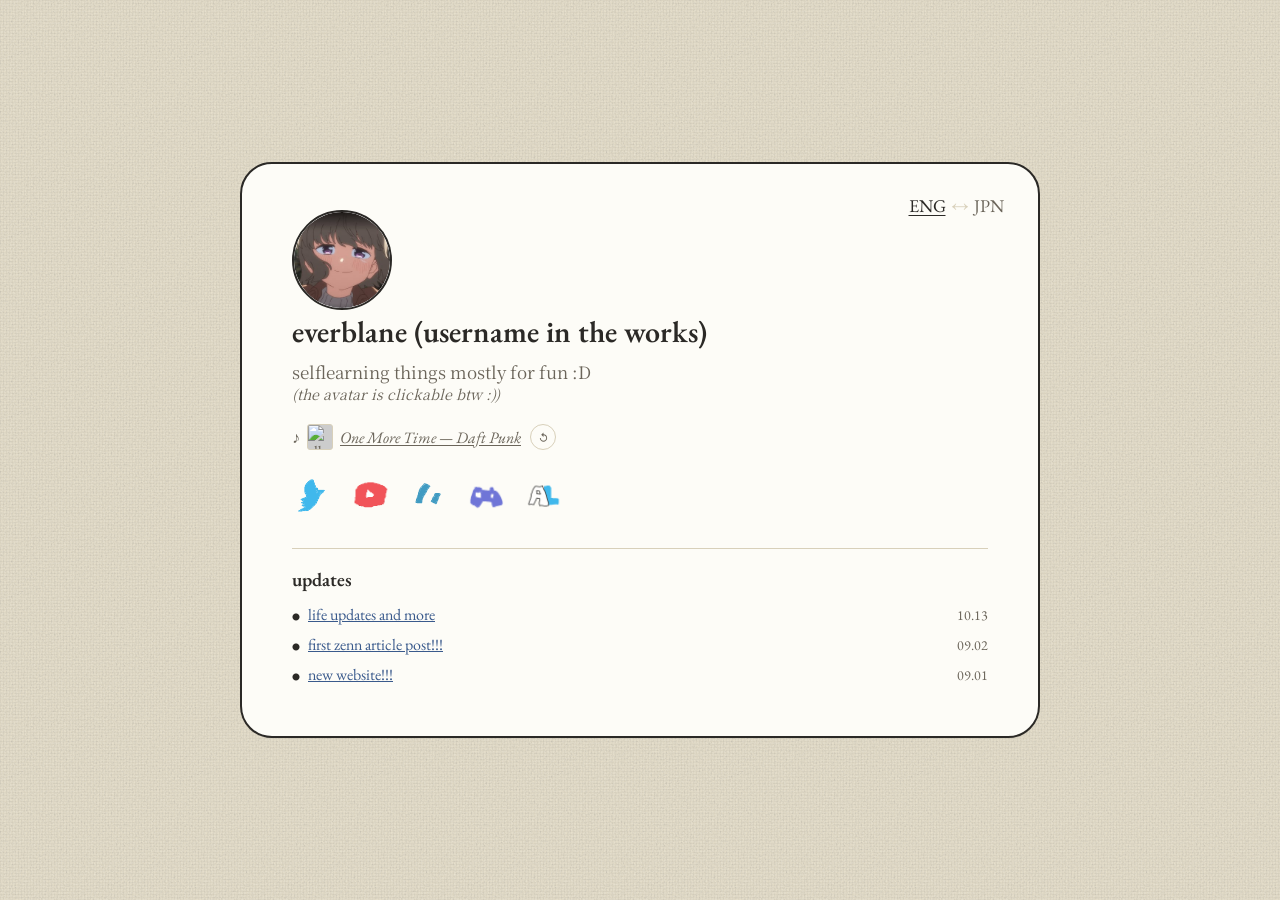
==== commit f122df84: "Update index.html" ====
--- a/index.html
+++ b/index.html
@@ -379,7 +379,7 @@
       <a href="https://discord.com/users/1032150401220354098" title="discord" target="_blank" rel="noopener">
         <img src="icons/discord.png" alt="discord">
       </a>
-      <a href="https://anilist.co/user/evablan/" title="anilist" target="_blank" rel="noopener">
+      <a href="https://anilist.co/user/everblane/" title="anilist" target="_blank" rel="noopener">
         <img src="icons/anilist.png" alt="anilist">
       </a>
     </div>
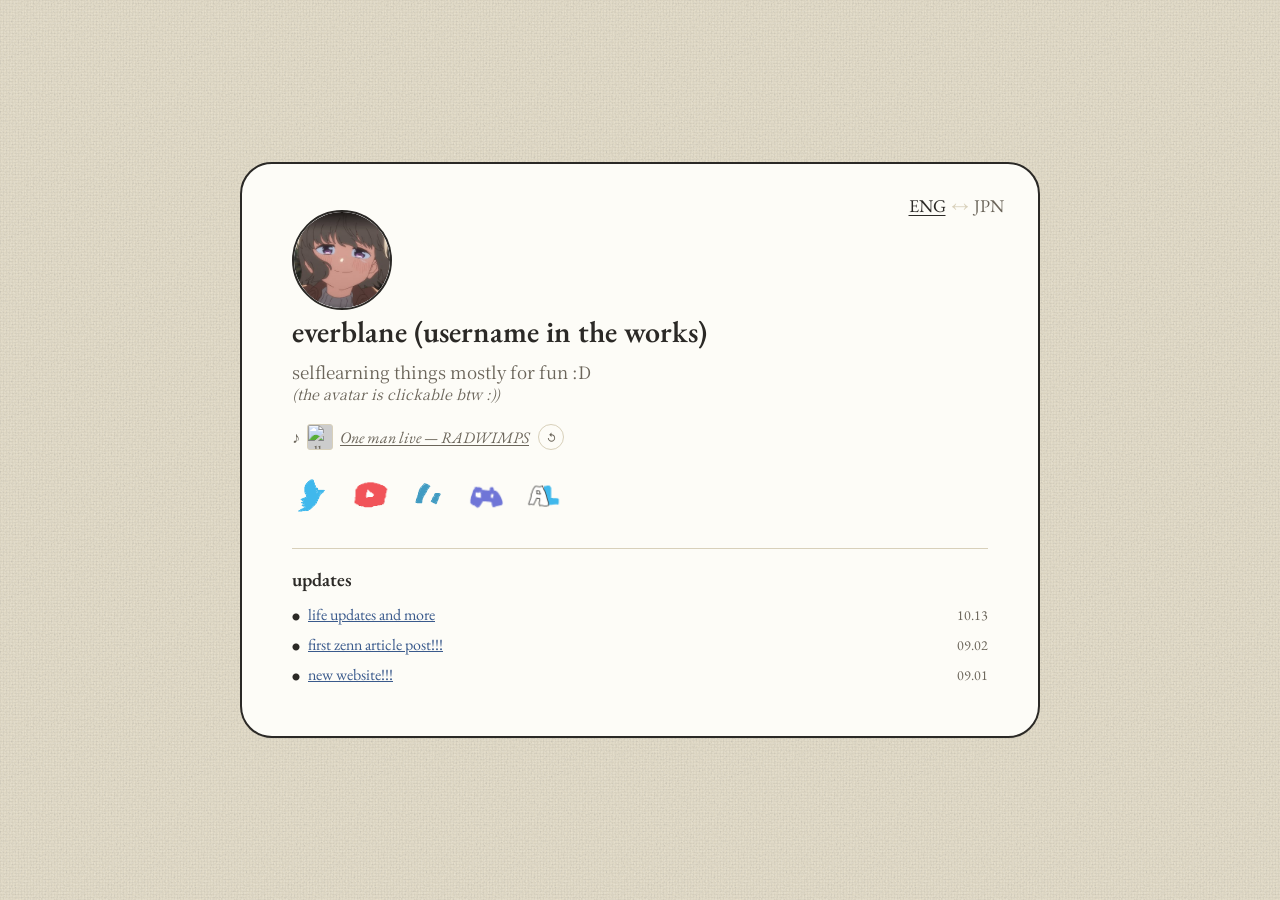
==== commit 4ac5d29d: "this is just to rerun a build" ====
--- a/index.html
+++ b/index.html
@@ -468,7 +468,7 @@
   ];
   let lastIndex = -1;
 
-// Create a copy pool from the main array
+// Create a copy pool from the main array. 67
   let remainingSongs = [...songs];
 
   function rerollSong() {
@@ -510,4 +510,4 @@
 </script>
 
 </body>
-</html>+</html>
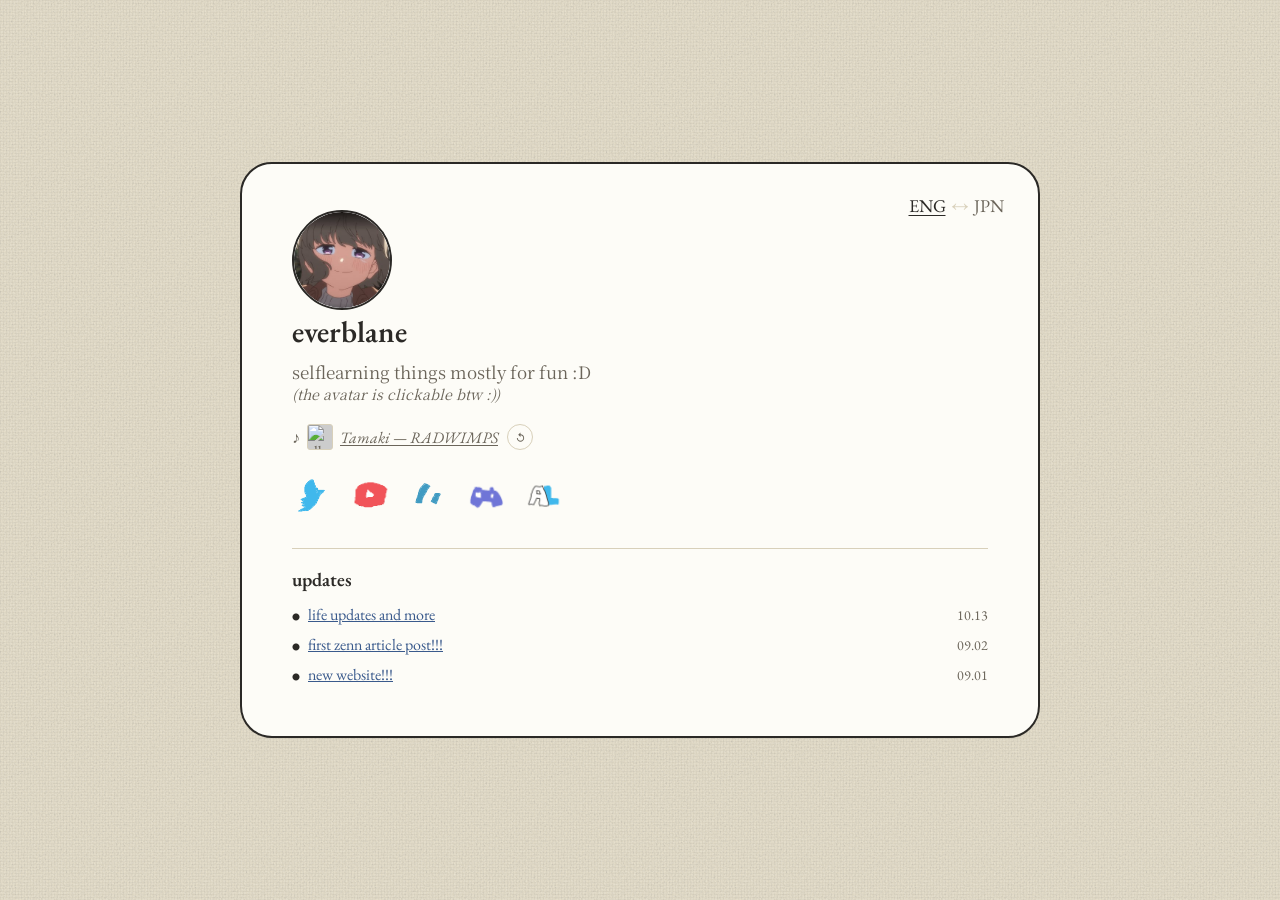
==== commit 73212a7f: "Correct title and username in index.html" ====
--- a/index.html
+++ b/index.html
@@ -59,7 +59,7 @@
   <link rel="icon" type="image/x-icon" href="./favicon.ico">
 <meta charset="UTF-8">
 <meta name="viewport" content="width=device-width, initial-scale=1.0">
-<title>evablan</title>
+<title>everblane</title>
 <link rel="preconnect" href="https://fonts.googleapis.com">
 <link href="https://fonts.googleapis.com/css2?family=EB+Garamond:ital,wght@0,400;0,600;1,400&family=Noto+Serif+JP:wght@400;600&display=swap" rel="stylesheet">
 <link rel="stylesheet" href="style.css">
@@ -348,7 +348,7 @@
       <video id="avatar-video" data-src="sabishikunaiyo.mp4" playsinline preload="none" muted></video>
     </div>
       <div class="name-block">
-        <p class="name">everblane (username in the works)</p>
+        <p class="name">everblane</p>
         <p class="intro">
           <span data-en-only>selflearning things mostly for fun :D<br><i><sup>(the avatar is clickable btw :))</sup></i></span>
           <span data-ja-only>パソコンの自己学習が好きです〜<br><sup>(あとプロフィール画像くりっくできるよっ！)</sup></span>
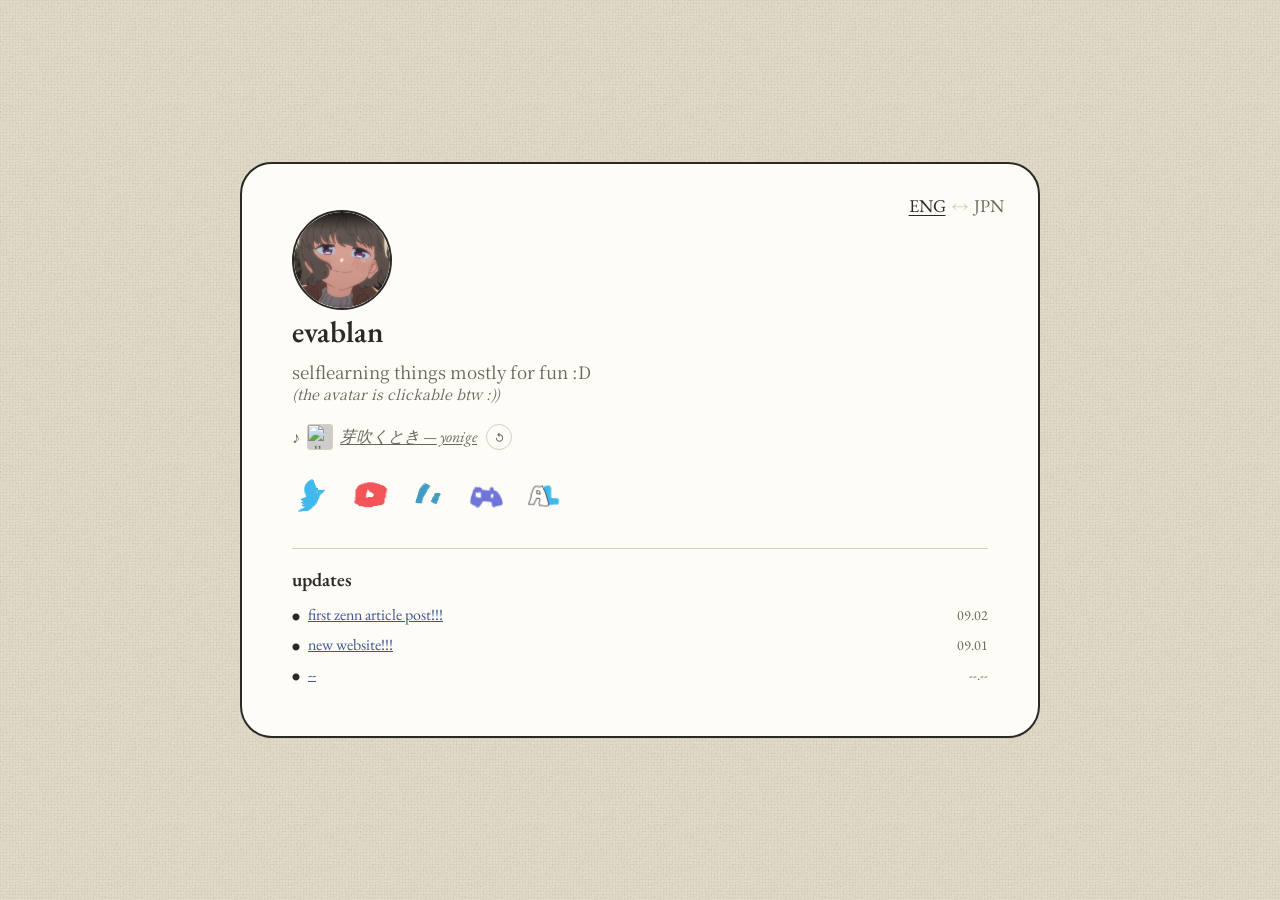
==== commit 9fe3ca95: "Update index.html" ====
--- a/index.html
+++ b/index.html
@@ -59,7 +59,7 @@
   <link rel="icon" type="image/x-icon" href="./favicon.ico">
 <meta charset="UTF-8">
 <meta name="viewport" content="width=device-width, initial-scale=1.0">
-<title>everblane</title>
+<title>evablan</title>
 <link rel="preconnect" href="https://fonts.googleapis.com">
 <link href="https://fonts.googleapis.com/css2?family=EB+Garamond:ital,wght@0,400;0,600;1,400&family=Noto+Serif+JP:wght@400;600&display=swap" rel="stylesheet">
 <link rel="stylesheet" href="style.css">
@@ -348,7 +348,7 @@
       <video id="avatar-video" data-src="sabishikunaiyo.mp4" playsinline preload="none" muted></video>
     </div>
       <div class="name-block">
-        <p class="name">everblane</p>
+        <p class="name">evablan</p>
         <p class="intro">
           <span data-en-only>selflearning things mostly for fun :D<br><i><sup>(the avatar is clickable btw :))</sup></i></span>
           <span data-ja-only>パソコンの自己学習が好きです〜<br><sup>(あとプロフィール画像くりっくできるよっ！)</sup></span>
@@ -379,7 +379,7 @@
       <a href="https://discord.com/users/1032150401220354098" title="discord" target="_blank" rel="noopener">
         <img src="icons/discord.png" alt="discord">
       </a>
-      <a href="https://anilist.co/user/everblane/" title="anilist" target="_blank" rel="noopener">
+      <a href="https://anilist.co/user/evablan/" title="anilist" target="_blank" rel="noopener">
         <img src="icons/anilist.png" alt="anilist">
       </a>
     </div>
@@ -389,9 +389,9 @@
     <div class="updates">
       <h2><span data-en-only>updates</span><span data-ja-only>updates</span></h2>
       <ul id="updates-list">
-        <li><span class="dot">&#9679;</span> <a href="updates/20261012.html"><span data-en-only>life updates and more</span><span data-ja-only>なんか、最近異常にやさしさに恵まれてる件</span></a> <span class="date">10.13</span></li>
         <li><span class="dot">&#9679;</span> <a href="updates/zenn0902.html"><span data-en-only>first zenn article post!!!</span><span data-ja-only>zenn初投稿！</span></a> <span class="date">09.02</span></li>
         <li><span class="dot">&#9679;</span> <a href="updates/newpage.html"><span data-en-only>new website!!!</span><span data-ja-only>new website!!!</span></a> <span class="date">09.01</span></li>
+        <li><span class="dot">&#9679;</span> <a><span data-en-only>--</span><span data-ja-only>--</span></a> <span class="date">--.--</span></li>
       </ul>
     </div>
   </main>
@@ -463,12 +463,11 @@
     { title: "SUNNY", artist: "Snail's House", cover: "https://f4.bcbits.com/img/a3944782767_2.jpg", link: "https://www.youtube.com/watch?v=OjVU05QDfLI" },
     { title: "SHINY DAYS", artist: "亜咲花", cover: "https://asaka1007.jp/common/img/discography/ussw-0070.jpg", link: "https://www.youtube.com/watch?v=0me_7B2rRIE" },
     { title: "passport", artist: "Sean Pitaro, doug suh", cover: "https://m.media-amazon.com/images/I/81vaHRNSRWL.jpg", link: "https://www.youtube.com/watch?v=Op10ILDgySw" },
-    { title: "Wall", artist: "Good Kid", cover:"https://f4.bcbits.com/img/a1286453401_2.jpg", link:"https://www.youtube.com/watch?v=HG8WEN3SKVk"},
-    { title: "命ばっかり（Eve cover）", artist: "ぬゆり", cover:"https://yt3.googleusercontent.com/vZx2xlyaN3JtbnZXSu51NQWLn8cOKSb_2ptQa7vHLk9Rf7QXptOrqWINMb88L04NUKb0qA1mz4uJupvf", link:"https://www.youtube.com/watch?v=5CjA4W6BJeU"}
+    { title: "Wall", artist: "Good Kid", cover: "https://m.media-amazon.com/images/I/91s2IKvZ57L.jpg", link: "https://www.youtube.com/watch?v=HG8WEN3SKVk" },
   ];
   let lastIndex = -1;
 
-// Create a copy pool from the main array. 67
+// Create a copy pool from the main array
   let remainingSongs = [...songs];
 
   function rerollSong() {
@@ -510,4 +509,4 @@
 </script>
 
 </body>
-</html>
+</html>
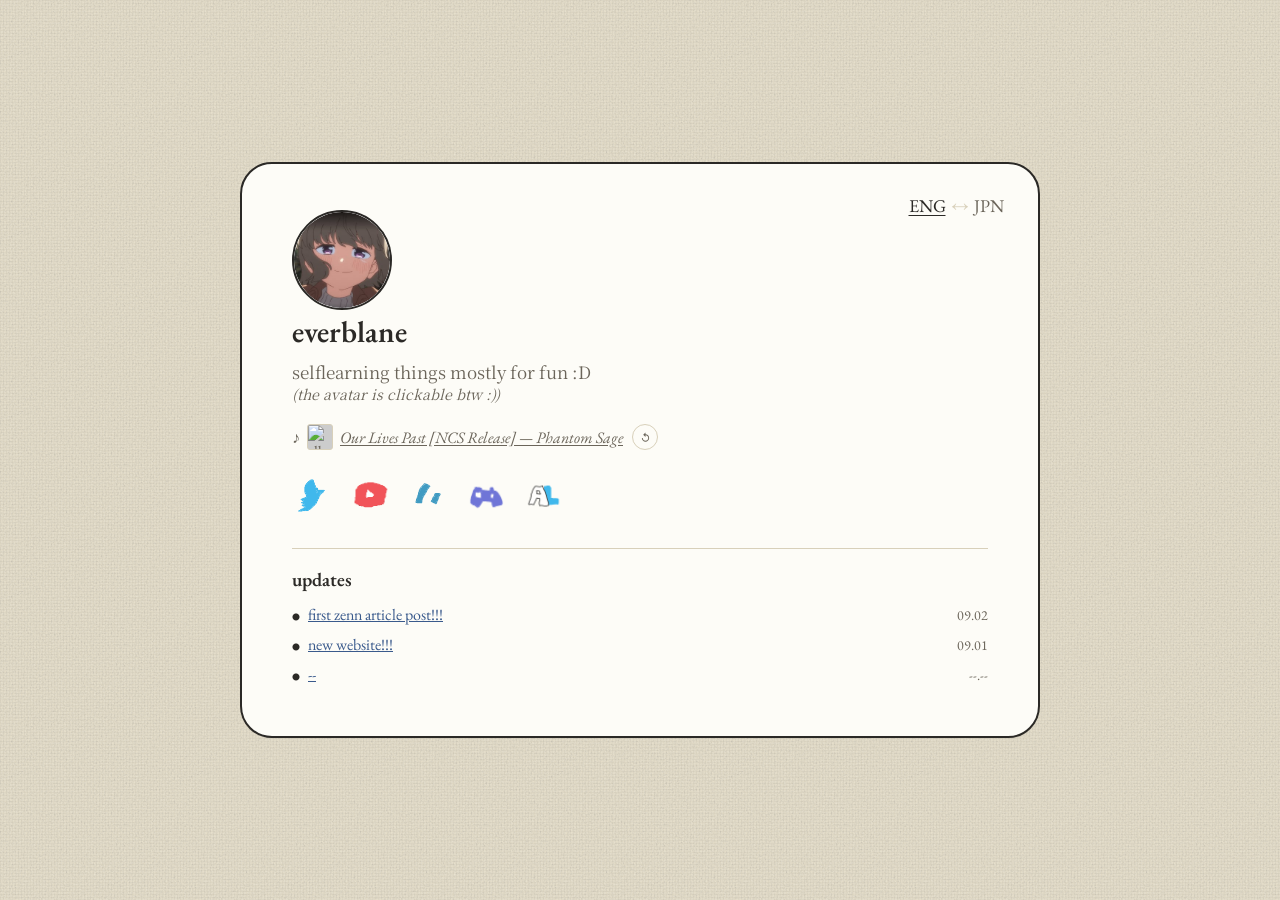
==== commit c5797d6f: "Update index.html" ====
--- a/index.html
+++ b/index.html
@@ -59,7 +59,7 @@
   <link rel="icon" type="image/x-icon" href="./favicon.ico">
 <meta charset="UTF-8">
 <meta name="viewport" content="width=device-width, initial-scale=1.0">
-<title>evablan</title>
+<title>everblane</title>
 <link rel="preconnect" href="https://fonts.googleapis.com">
 <link href="https://fonts.googleapis.com/css2?family=EB+Garamond:ital,wght@0,400;0,600;1,400&family=Noto+Serif+JP:wght@400;600&display=swap" rel="stylesheet">
 <link rel="stylesheet" href="style.css">
@@ -348,7 +348,7 @@
       <video id="avatar-video" data-src="sabishikunaiyo.mp4" playsinline preload="none" muted></video>
     </div>
       <div class="name-block">
-        <p class="name">evablan</p>
+        <p class="name">everblane</p>
         <p class="intro">
           <span data-en-only>selflearning things mostly for fun :D<br><i><sup>(the avatar is clickable btw :))</sup></i></span>
           <span data-ja-only>パソコンの自己学習が好きです〜<br><sup>(あとプロフィール画像くりっくできるよっ！)</sup></span>
@@ -379,7 +379,7 @@
       <a href="https://discord.com/users/1032150401220354098" title="discord" target="_blank" rel="noopener">
         <img src="icons/discord.png" alt="discord">
       </a>
-      <a href="https://anilist.co/user/evablan/" title="anilist" target="_blank" rel="noopener">
+      <a href="https://anilist.co/user/everblane/" title="anilist" target="_blank" rel="noopener">
         <img src="icons/anilist.png" alt="anilist">
       </a>
     </div>
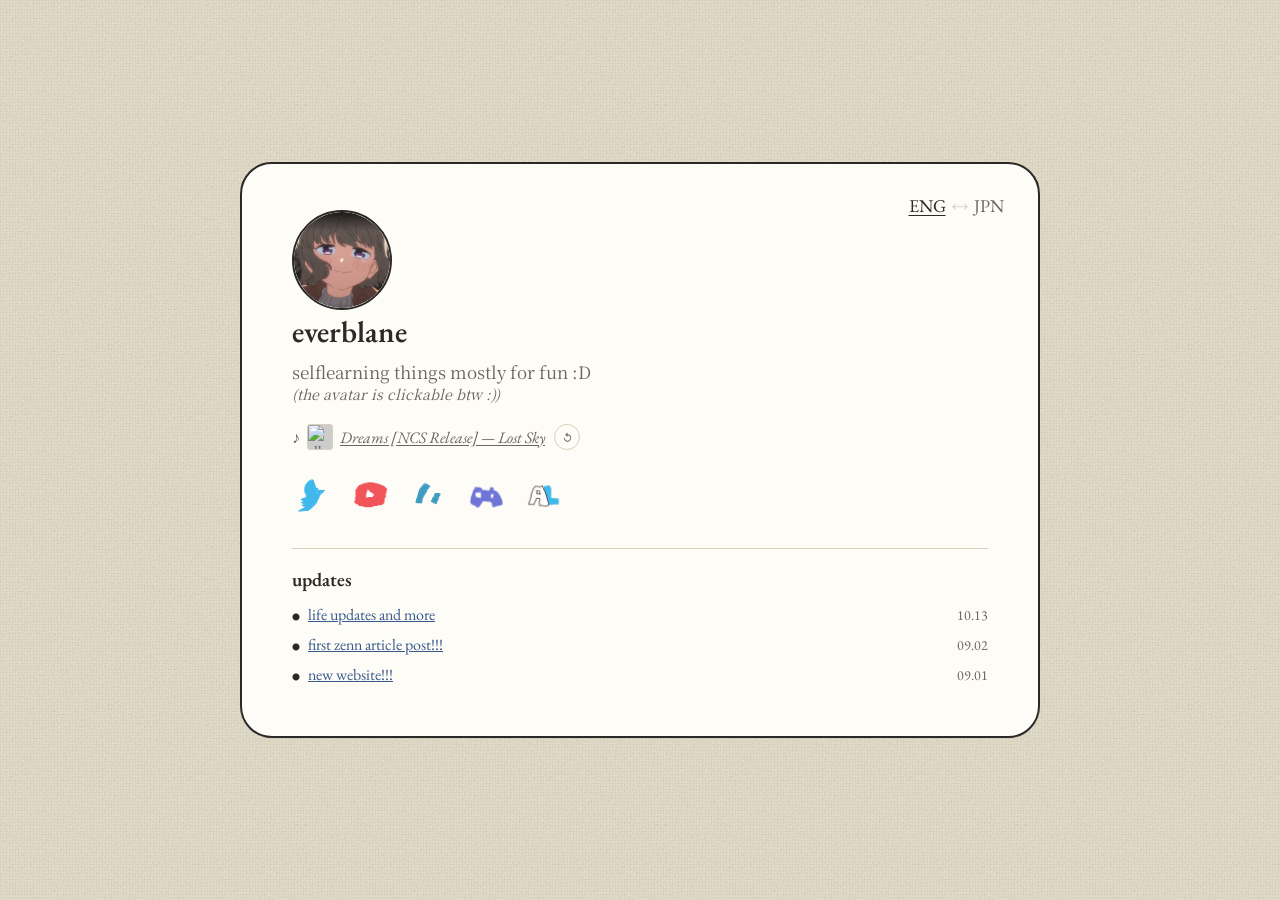
==== commit 2574be84: "Update index.html" ====
--- a/index.html
+++ b/index.html
@@ -389,9 +389,9 @@
     <div class="updates">
       <h2><span data-en-only>updates</span><span data-ja-only>updates</span></h2>
       <ul id="updates-list">
+        <li><span class="dot">&#9679;</span> <a href="updates/20261012.html"><span data-en-only>life updates and more</span><span data-ja-only>なんか、最近異常にやさしさに恵まれてる件</span></a> <span class="date">10.13</span></li>
         <li><span class="dot">&#9679;</span> <a href="updates/zenn0902.html"><span data-en-only>first zenn article post!!!</span><span data-ja-only>zenn初投稿！</span></a> <span class="date">09.02</span></li>
         <li><span class="dot">&#9679;</span> <a href="updates/newpage.html"><span data-en-only>new website!!!</span><span data-ja-only>new website!!!</span></a> <span class="date">09.01</span></li>
-        <li><span class="dot">&#9679;</span> <a><span data-en-only>--</span><span data-ja-only>--</span></a> <span class="date">--.--</span></li>
       </ul>
     </div>
   </main>
@@ -463,11 +463,12 @@
     { title: "SUNNY", artist: "Snail's House", cover: "https://f4.bcbits.com/img/a3944782767_2.jpg", link: "https://www.youtube.com/watch?v=OjVU05QDfLI" },
     { title: "SHINY DAYS", artist: "亜咲花", cover: "https://asaka1007.jp/common/img/discography/ussw-0070.jpg", link: "https://www.youtube.com/watch?v=0me_7B2rRIE" },
     { title: "passport", artist: "Sean Pitaro, doug suh", cover: "https://m.media-amazon.com/images/I/81vaHRNSRWL.jpg", link: "https://www.youtube.com/watch?v=Op10ILDgySw" },
-    { title: "Wall", artist: "Good Kid", cover: "https://m.media-amazon.com/images/I/91s2IKvZ57L.jpg", link: "https://www.youtube.com/watch?v=HG8WEN3SKVk" },
+    { title: "Wall", artist: "Good Kid", cover:"https://f4.bcbits.com/img/a1286453401_2.jpg", link:"https://www.youtube.com/watch?v=HG8WEN3SKVk"},
+    { title: "命ばっかり（Eve cover）", artist: "ぬゆり", cover:"https://yt3.googleusercontent.com/vZx2xlyaN3JtbnZXSu51NQWLn8cOKSb_2ptQa7vHLk9Rf7QXptOrqWINMb88L04NUKb0qA1mz4uJupvf", link:"https://www.youtube.com/watch?v=5CjA4W6BJeU"}
   ];
   let lastIndex = -1;
 
-// Create a copy pool from the main array
+// Create a copy pool from the main array. 67
   let remainingSongs = [...songs];
 
   function rerollSong() {
